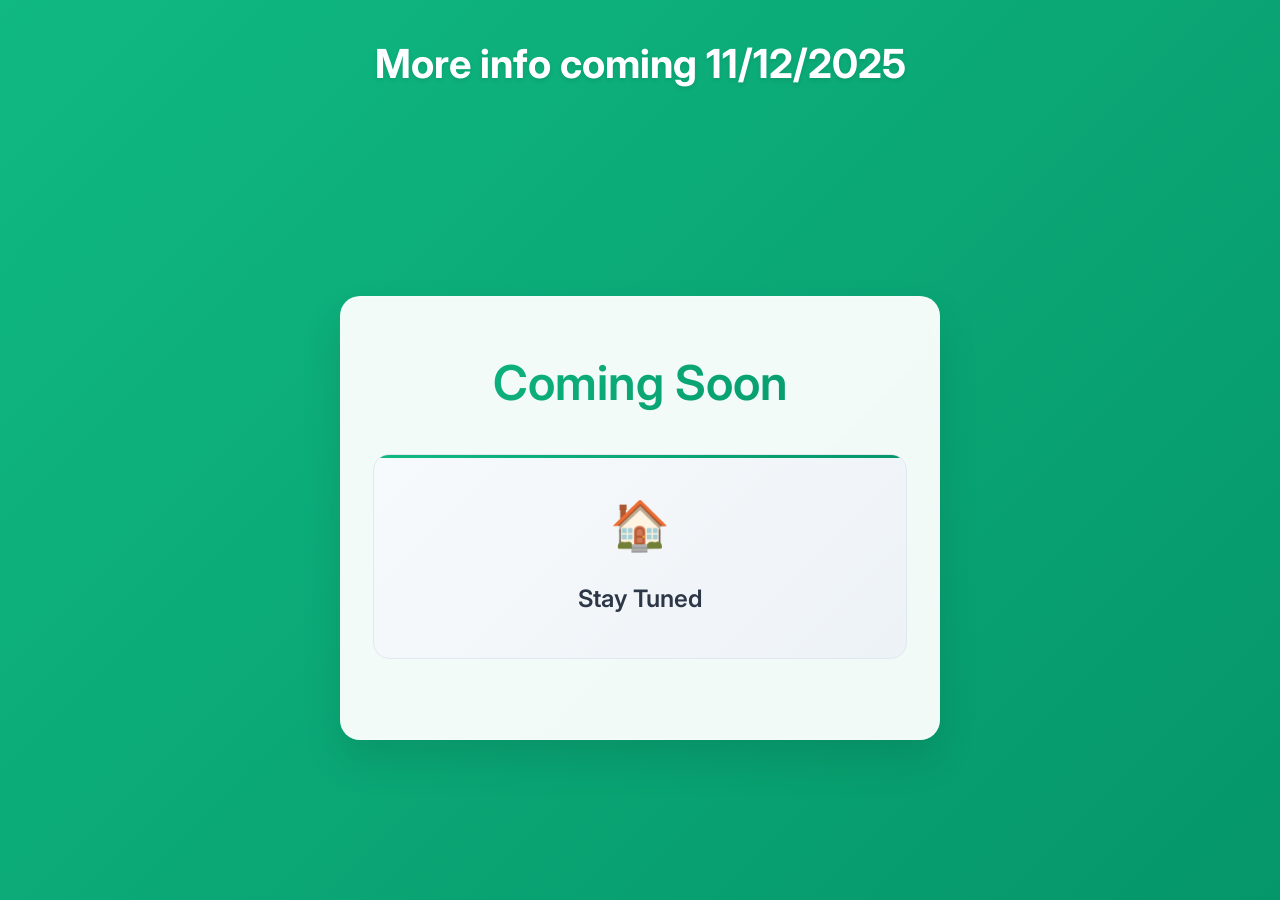
==== docs/index.html @ cebbb83e "Arranging" ====
<!DOCTYPE html>
<html lang="en">
<head>
    <meta charset="UTF-8">
    <meta name="viewport" content="width=device-width, initial-scale=1.0">
    <title>Tiny Home Construction Reviews</title>
    <link rel="stylesheet" href="styles.css">
    <link rel="preconnect" href="https://fonts.googleapis.com">
    <link rel="preconnect" href="https://fonts.gstatic.com" crossorigin>
    <link href="https://fonts.googleapis.com/css2?family=Inter:wght@300;400;500;600;700&display=swap" rel="stylesheet">
</head>
<body>
    <div class="container">
        <header class="header">
            <h1 class="logo">More info coming 11/12/2025</h1>
        </header>
        
        <main class="main-content">
            <div class="hero-section">
                <div class="hero-content">
                    <h2 class="hero-title">Coming Soon</h2>
                    <div class="announcement-card">
                        <div class="announcement-icon">
                            🏠
                        </div>
                        <h3 class="announcement-title">Stay Tuned</h3>
                    </div>
                    
                </div>
            </div>
        </main>
        
    </div>
</body>
</html>
---- docs/styles.css ----
/* Reset and base styles */
* {
    margin: 0;
    padding: 0;
    box-sizing: border-box;
}

body {
    font-family: 'Inter', -apple-system, BlinkMacSystemFont, 'Segoe UI', 'Roboto', sans-serif;
    line-height: 1.6;
    color: #333;
    background: linear-gradient(135deg, #10b981 0%, #059669 100%);
    min-height: 100vh;
}

/* Container */
.container {
    max-width: 1200px;
    margin: 0 auto;
    padding: 0 20px;
    min-height: 100vh;
    display: flex;
    flex-direction: column;
}

/* Header */
.header {
    padding: 2rem 0;
    text-align: center;
}

.logo {
    font-size: 2.5rem;
    font-weight: 700;
    color: white;
    text-shadow: 0 2px 4px rgba(0, 0, 0, 0.1);
    margin-bottom: 0.5rem;
}

/* Main content */
.main-content {
    flex: 1;
    display: flex;
    align-items: center;
    justify-content: center;
    padding: 2rem 0;
}

.hero-section {
    text-align: center;
    max-width: 600px;
    width: 100%;
}

.hero-content {
    background: rgba(255, 255, 255, 0.95);
    backdrop-filter: blur(10px);
    border-radius: 20px;
    padding: 3rem 2rem;
    box-shadow: 0 20px 40px rgba(0, 0, 0, 0.1);
    border: 1px solid rgba(255, 255, 255, 0.2);
}

.hero-title {
    font-size: 3rem;
    font-weight: 600;
    color: #2d3748;
    margin-bottom: 1rem;
    background: linear-gradient(135deg, #10b981, #059669);
    -webkit-background-clip: text;
    -webkit-text-fill-color: transparent;
    background-clip: text;
}

.hero-subtitle {
    font-size: 1.25rem;
    color: #718096;
    margin-bottom: 2.5rem;
    font-weight: 400;
}

/* Announcement card */
.announcement-card {
    background: linear-gradient(135deg, #f7fafc, #edf2f7);
    border-radius: 16px;
    padding: 2rem;
    margin: 2rem 0;
    border: 1px solid #e2e8f0;
    position: relative;
    overflow: hidden;
}

.announcement-card::before {
    content: '';
    position: absolute;
    top: 0;
    left: 0;
    right: 0;
    height: 3px;
    background: linear-gradient(90deg, #10b981, #059669);
}

.announcement-icon {
    font-size: 3rem;
    margin-bottom: 1rem;
    display: block;
}

.announcement-title {
    font-size: 1.5rem;
    font-weight: 600;
    color: #2d3748;
    margin-bottom: 0.5rem;
}

.announcement-text {
    font-size: 1.125rem;
    color: #4a5568;
    line-height: 1.6;
}

.announcement-text strong {
    color: #10b981;
    font-weight: 600;
}

/* Features preview */
.features-preview {
    display: flex;
    justify-content: space-around;
    margin-top: 2.5rem;
    gap: 1rem;
}

.feature {
    display: flex;
    flex-direction: column;
    align-items: center;
    gap: 0.5rem;
    flex: 1;
    padding: 1rem;
    border-radius: 12px;
    background: rgba(16, 185, 129, 0.05);
    border: 1px solid rgba(16, 185, 129, 0.1);
    transition: transform 0.2s ease, box-shadow 0.2s ease;
}

.feature:hover {
    transform: translateY(-2px);
    box-shadow: 0 4px 12px rgba(16, 185, 129, 0.15);
}

.feature-icon {
    font-size: 1.5rem;
}

.feature-text {
    font-size: 0.875rem;
    font-weight: 500;
    color: #4a5568;
    text-align: center;
}

/* Footer */
.footer {
    padding: 2rem 0;
    text-align: center;
    color: rgba(255, 255, 255, 0.8);
    font-size: 0.875rem;
}

/* Responsive design */
@media (max-width: 768px) {
    .logo {
        font-size: 2rem;
    }
    
    .hero-title {
        font-size: 2.5rem;
    }
    
    .hero-subtitle {
        font-size: 1.125rem;
    }
    
    .hero-content {
        padding: 2rem 1.5rem;
        margin: 0 1rem;
    }
    
    .announcement-card {
        padding: 1.5rem;
    }
    
    .features-preview {
        flex-direction: column;
        gap: 0.5rem;
    }
    
    .feature {
        flex-direction: row;
        justify-content: flex-start;
        text-align: left;
    }
}

@media (max-width: 480px) {
    .container {
        padding: 0 15px;
    }
    
    .logo {
        font-size: 1.75rem;
    }
    
    .hero-title {
        font-size: 2rem;
    }
    
    .hero-content {
        padding: 1.5rem 1rem;
    }
    
    .announcement-card {
        padding: 1.25rem;
    }
    
    .announcement-text {
        font-size: 1rem;
    }
}
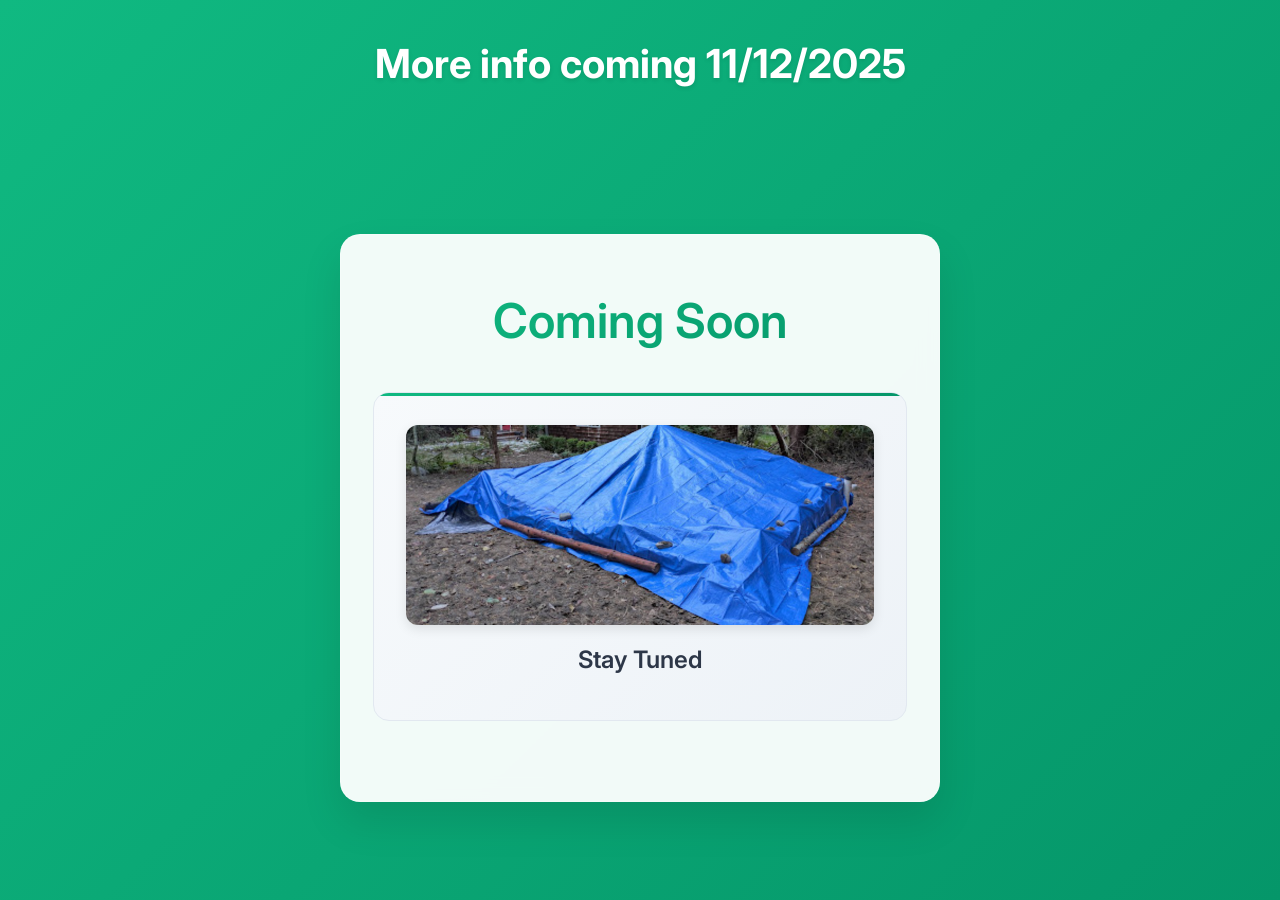
==== commit 59bbe748: "pic" ====
--- a/docs/index.html
+++ b/docs/index.html
@@ -3,7 +3,7 @@
 <head>
     <meta charset="UTF-8">
     <meta name="viewport" content="width=device-width, initial-scale=1.0">
-    <title>Tiny Home Construction Reviews</title>
+    <title>Coming Soon</title>
     <link rel="stylesheet" href="styles.css">
     <link rel="preconnect" href="https://fonts.googleapis.com">
     <link rel="preconnect" href="https://fonts.gstatic.com" crossorigin>
@@ -21,7 +21,7 @@
                     <h2 class="hero-title">Coming Soon</h2>
                     <div class="announcement-card">
                         <div class="announcement-icon">
-                            🏠
+                            <img src="tarp.png" alt="Tarp Icon" class="icon-image" />
                         </div>
                         <h3 class="announcement-title">Stay Tuned</h3>
                     </div>
--- a/docs/styles.css
+++ b/docs/styles.css
@@ -104,6 +104,16 @@
     font-size: 3rem;
     margin-bottom: 1rem;
     display: block;
+    width: 100%;
+    height: 200px;
+}
+
+.icon-image {
+    width: 100%;
+    height: 100%;
+    object-fit: cover;
+    border-radius: 12px;
+    box-shadow: 0 4px 12px rgba(0, 0, 0, 0.1);
 }
 
 .announcement-title {
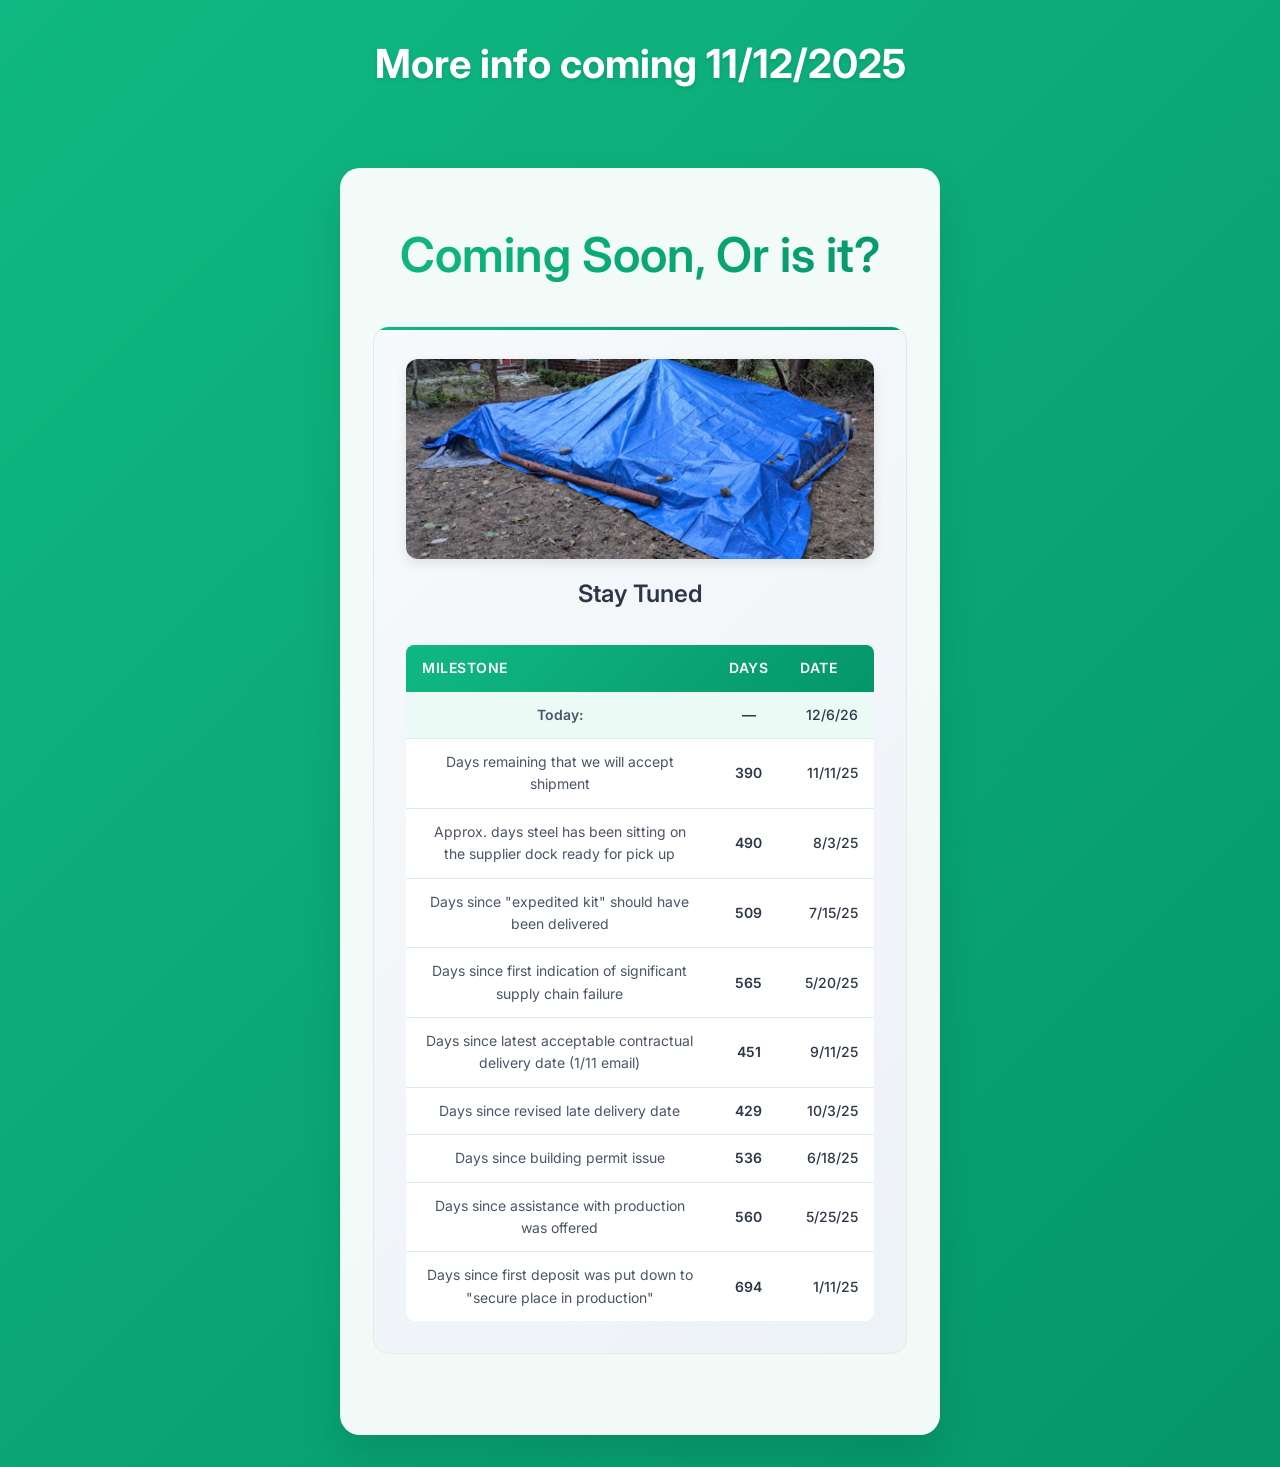
==== commit 7e5670b8: "Active dates added" ====
--- a/docs/index.html
+++ b/docs/index.html
@@ -18,12 +18,76 @@
         <main class="main-content">
             <div class="hero-section">
                 <div class="hero-content">
-                    <h2 class="hero-title">Coming Soon</h2>
+                    <h2 class="hero-title">Coming Soon, Or is it?</h2>
                     <div class="announcement-card">
                         <div class="announcement-icon">
                             <img src="tarp.png" alt="Tarp Icon" class="icon-image" />
                         </div>
                         <h3 class="announcement-title">Stay Tuned</h3>
+                        
+                        <div class="timeline-table">
+                            <table>
+                                <thead>
+                                    <tr>
+                                        <th>Milestone</th>
+                                        <th>Days</th>
+                                        <th>Date</th>
+                                    </tr>
+                                </thead>
+                                <tbody>
+                                    <tr class="today-row">
+                                        <td>Today:</td>
+                                        <td>—</td>
+                                        <td id="today-date"></td>
+                                    </tr>
+                                    <tr>
+                                        <td>Days remaining that we will accept shipment</td>
+                                        <td data-target-date="2025-11-11"></td>
+                                        <td>11/11/25</td>
+                                    </tr>
+                                    <tr>
+                                        <td>Approx. days steel has been sitting on the supplier dock ready for pick up</td>
+                                        <td data-target-date="2025-08-03"></td>
+                                        <td>8/3/25</td>
+                                    </tr>
+                                    <tr>
+                                        <td>Days since "expedited kit" should have been delivered</td>
+                                        <td data-target-date="2025-07-15"></td>
+                                        <td>7/15/25</td>
+                                    </tr>
+                                    <tr>
+                                        <td>Days since first indication of significant supply chain failure</td>
+                                        <td data-target-date="2025-05-20"></td>
+                                        <td>5/20/25</td>
+                                    </tr>
+                                    <tr>
+                                        <td>Days since latest acceptable contractual delivery date (1/11 email)</td>
+                                        <td data-target-date="2025-09-11"></td>
+                                        <td>9/11/25</td>
+                                    </tr>
+                                    <tr>
+                                        <td>Days since revised late delivery date</td>
+                                        <td data-target-date="2025-10-03"></td>
+                                        <td>10/3/25</td>
+                                    </tr>
+                                    <tr>
+                                        <td>Days since building permit issue</td>
+                                        <td data-target-date="2025-06-18"></td>
+                                        <td>6/18/25</td>
+                                    </tr>
+                                    <tr>
+                                        <td>Days since assistance with production was offered</td>
+                                        <td data-target-date="2025-05-25"></td>
+                                        <td>5/25/25</td>
+                                    </tr>
+                                    <tr>
+                                        <td>Days since first deposit was put down to "secure place in production"</td>
+                                        <td data-target-date="2025-01-11"></td>
+                                        <td>1/11/25</td>
+                                    </tr>
+                                </tbody>
+                            </table>
+                        </div>
                     </div>
                     
                 </div>
@@ -31,5 +95,49 @@
         </main>
         
     </div>
+    
+    <script>
+        // Function to format date as M/D/YY
+        function formatDate(date) {
+            const month = date.getMonth() + 1;
+            const day = date.getDate();
+            const year = String(date.getFullYear()).slice(-2);
+            return `${month}/${day}/${year}`;
+        }
+        
+        // Function to calculate days between two dates
+        function calculateDaysDifference(targetDate, today) {
+            const diffTime = today - targetDate;
+            const diffDays = Math.floor(diffTime / (1000 * 60 * 60 * 24));
+            return diffDays;
+        }
+        
+        // Update the page on load
+        document.addEventListener('DOMContentLoaded', function() {
+            // Get today's date
+            const today = new Date();
+            today.setHours(0, 0, 0, 0); // Reset time to midnight for accurate day calculation
+            
+            // Update today's date display
+            const todayElement = document.getElementById('today-date');
+            if (todayElement) {
+                todayElement.textContent = formatDate(today);
+            }
+            
+            // Update all day count cells
+            const dayCells = document.querySelectorAll('td[data-target-date]');
+            dayCells.forEach(cell => {
+                const targetDateStr = cell.getAttribute('data-target-date');
+                const targetDate = new Date(targetDateStr);
+                targetDate.setHours(0, 0, 0, 0);
+                
+                const daysDiff = calculateDaysDifference(targetDate, today);
+                
+                // For dates in the future (like acceptance deadline), show negative
+                // For dates in the past (like "days since"), show positive
+                cell.textContent = daysDiff;
+            });
+        });
+    </script>
 </body>
 </html>
--- a/docs/styles.css
+++ b/docs/styles.css
@@ -132,6 +132,74 @@
 .announcement-text strong {
     color: #10b981;
     font-weight: 600;
+}
+
+/* Timeline table */
+.timeline-table {
+    margin-top: 2rem;
+    overflow-x: auto;
+}
+
+.timeline-table table {
+    width: 100%;
+    border-collapse: collapse;
+    font-size: 0.875rem;
+    background: white;
+    border-radius: 8px;
+    overflow: hidden;
+    box-shadow: 0 2px 8px rgba(0, 0, 0, 0.05);
+}
+
+.timeline-table thead {
+    background: linear-gradient(135deg, #10b981, #059669);
+    color: white;
+}
+
+.timeline-table th {
+    padding: 0.75rem 1rem;
+    text-align: left;
+    font-weight: 600;
+    font-size: 0.875rem;
+    text-transform: uppercase;
+    letter-spacing: 0.5px;
+}
+
+.timeline-table td {
+    padding: 0.75rem 1rem;
+    border-bottom: 1px solid #e2e8f0;
+    color: #4a5568;
+}
+
+.timeline-table tbody tr:last-child td {
+    border-bottom: none;
+}
+
+.timeline-table tbody tr:hover {
+    background-color: rgba(16, 185, 129, 0.03);
+}
+
+.timeline-table .today-row {
+    background-color: rgba(16, 185, 129, 0.08);
+    font-weight: 600;
+}
+
+.timeline-table .today-row:hover {
+    background-color: rgba(16, 185, 129, 0.12);
+}
+
+.timeline-table td:nth-child(2) {
+    text-align: center;
+    font-weight: 600;
+    color: #2d3748;
+    min-width: 60px;
+}
+
+.timeline-table td:nth-child(3) {
+    text-align: right;
+    font-weight: 500;
+    color: #2d3748;
+    white-space: nowrap;
+    min-width: 90px;
 }
 
 /* Features preview */
@@ -202,6 +270,23 @@
         padding: 1.5rem;
     }
     
+    .timeline-table {
+        margin-top: 1.5rem;
+    }
+    
+    .timeline-table table {
+        font-size: 0.8rem;
+    }
+    
+    .timeline-table th,
+    .timeline-table td {
+        padding: 0.6rem 0.75rem;
+    }
+    
+    .timeline-table td:first-child {
+        font-size: 0.75rem;
+    }
+    
     .features-preview {
         flex-direction: column;
         gap: 0.5rem;
@@ -238,4 +323,21 @@
     .announcement-text {
         font-size: 1rem;
     }
+    
+    .timeline-table table {
+        font-size: 0.75rem;
+    }
+    
+    .timeline-table th {
+        font-size: 0.7rem;
+        padding: 0.5rem;
+    }
+    
+    .timeline-table td {
+        padding: 0.5rem;
+    }
+    
+    .timeline-table td:first-child {
+        font-size: 0.7rem;
+    }
 }
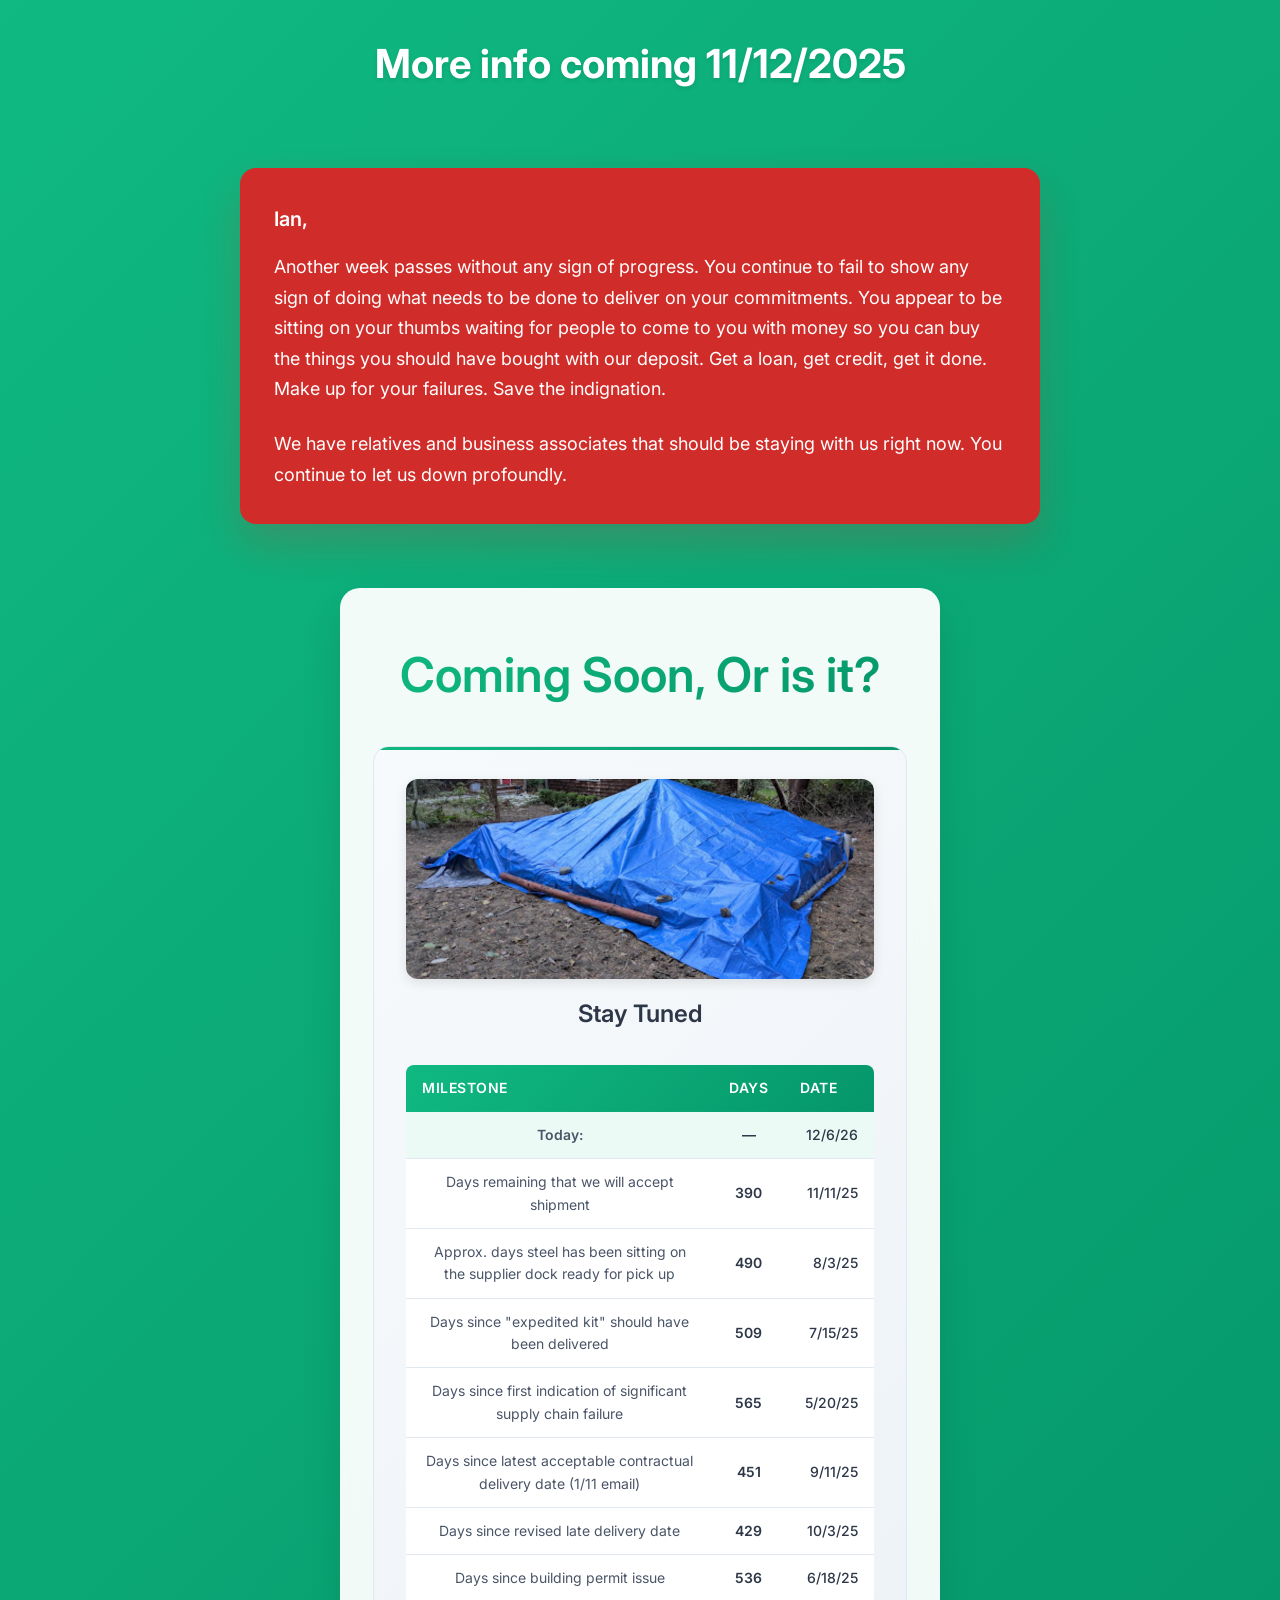
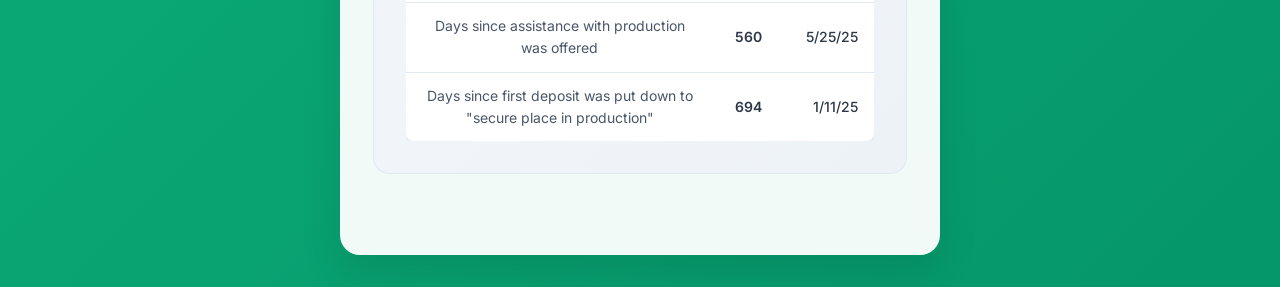
==== commit 3354f413: "direct message" ====
--- a/docs/index.html
+++ b/docs/index.html
@@ -15,6 +15,16 @@
             <h1 class="logo">More info coming 11/12/2025</h1>
         </header>
         
+        <div class="special-announcement">
+            <div class="announcement-content">
+                <p>Ian,</p>
+                
+                <p>Another week passes without any sign of progress. You continue to fail to show any sign of doing what needs to be done to deliver on your commitments. You appear to be sitting on your thumbs waiting for people to come to you with money so you can buy the things you should have bought with our deposit. Get a loan, get credit, get it done. Make up for your failures. Save the indignation.</p>
+                
+                <p>We have relatives and business associates that should be staying with us right now. You continue to let us down profoundly.</p>
+            </div>
+        </div>
+
         <main class="main-content">
             <div class="hero-section">
                 <div class="hero-content">
@@ -139,5 +149,19 @@
             });
         });
     </script>
+
+<!-- Default Statcounter code for Tiny Home Info https://yesmadnohomes.casa/ -->
+<script type="text/javascript">
+var sc_project=13177108; 
+var sc_invisible=1; 
+var sc_security="66c3f207"; 
+</script>
+<script type="text/javascript"
+src="https://www.statcounter.com/counter/counter.js" async></script>
+<noscript><div class="statcounter"><a title="Web Analytics"
+href="https://statcounter.com/" target="_blank"><img class="statcounter"
+src="https://c.statcounter.com/13177108/0/66c3f207/1/" alt="Web Analytics"
+referrerPolicy="no-referrer-when-downgrade"></a></div></noscript>
+<!-- End of Statcounter Code -->    
 </body>
 </html>
--- a/docs/styles.css
+++ b/docs/styles.css
@@ -35,6 +35,41 @@
     color: white;
     text-shadow: 0 2px 4px rgba(0, 0, 0, 0.1);
     margin-bottom: 0.5rem;
+}
+
+/* Special Announcement */
+.special-announcement {
+    margin: 2rem 0;
+    padding: 0 20px;
+}
+
+.announcement-content {
+    background: rgba(220, 38, 38, 0.95);
+    backdrop-filter: blur(10px);
+    border-radius: 16px;
+    padding: 2rem;
+    box-shadow: 0 20px 40px rgba(220, 38, 38, 0.2);
+    border: 2px solid rgba(220, 38, 38, 0.3);
+    color: white;
+    max-width: 800px;
+    margin: 0 auto;
+}
+
+.announcement-content p {
+    margin-bottom: 1.5rem;
+    font-size: 1.125rem;
+    line-height: 1.7;
+    font-weight: 400;
+}
+
+.announcement-content p:first-child {
+    font-weight: 600;
+    font-size: 1.25rem;
+    margin-bottom: 1rem;
+}
+
+.announcement-content p:last-child {
+    margin-bottom: 0;
 }
 
 /* Main content */
@@ -270,6 +305,19 @@
         padding: 1.5rem;
     }
     
+    .announcement-content {
+        padding: 1.5rem;
+        margin: 0 1rem;
+    }
+    
+    .announcement-content p {
+        font-size: 1rem;
+    }
+    
+    .announcement-content p:first-child {
+        font-size: 1.125rem;
+    }
+    
     .timeline-table {
         margin-top: 1.5rem;
     }
@@ -324,6 +372,19 @@
         font-size: 1rem;
     }
     
+    .announcement-content {
+        padding: 1.25rem;
+    }
+    
+    .announcement-content p {
+        font-size: 0.95rem;
+        line-height: 1.6;
+    }
+    
+    .announcement-content p:first-child {
+        font-size: 1rem;
+    }
+    
     .timeline-table table {
         font-size: 0.75rem;
     }
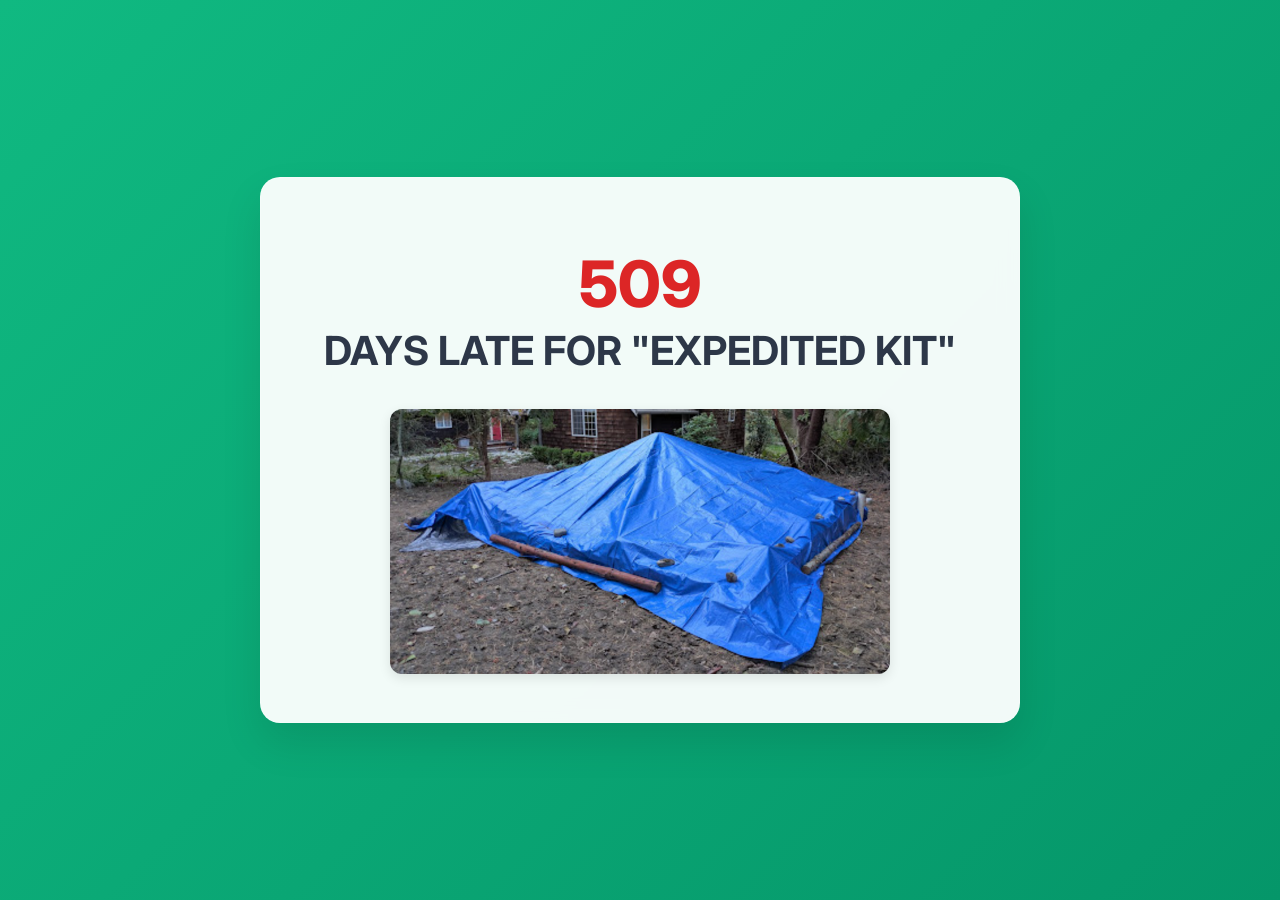
==== commit a3f3a2d0: "..." ====
--- a/docs/index.html
+++ b/docs/index.html
@@ -11,95 +11,21 @@
 </head>
 <body>
     <div class="container">
-        <header class="header">
+        <!-- <header class="header">
             <h1 class="logo">More info coming 11/12/2025</h1>
-        </header>
-        
-        <div class="special-announcement">
-            <div class="announcement-content">
-                <p>Ian,</p>
-                
-                <p>Another week passes without any sign of progress. You continue to fail to show any sign of doing what needs to be done to deliver on your commitments. You appear to be sitting on your thumbs waiting for people to come to you with money so you can buy the things you should have bought with our deposit. Get a loan, get credit, get it done. Make up for your failures. Save the indignation.</p>
-                
-                <p>We have relatives and business associates that should be staying with us right now. You continue to let us down profoundly.</p>
-            </div>
-        </div>
+        </header> -->
 
         <main class="main-content">
             <div class="hero-section">
                 <div class="hero-content">
-                    <h2 class="hero-title">Coming Soon, Or is it?</h2>
-                    <div class="announcement-card">
-                        <div class="announcement-icon">
-                            <img src="tarp.png" alt="Tarp Icon" class="icon-image" />
-                        </div>
-                        <h3 class="announcement-title">Stay Tuned</h3>
-                        
-                        <div class="timeline-table">
-                            <table>
-                                <thead>
-                                    <tr>
-                                        <th>Milestone</th>
-                                        <th>Days</th>
-                                        <th>Date</th>
-                                    </tr>
-                                </thead>
-                                <tbody>
-                                    <tr class="today-row">
-                                        <td>Today:</td>
-                                        <td>—</td>
-                                        <td id="today-date"></td>
-                                    </tr>
-                                    <tr>
-                                        <td>Days remaining that we will accept shipment</td>
-                                        <td data-target-date="2025-11-11"></td>
-                                        <td>11/11/25</td>
-                                    </tr>
-                                    <tr>
-                                        <td>Approx. days steel has been sitting on the supplier dock ready for pick up</td>
-                                        <td data-target-date="2025-08-03"></td>
-                                        <td>8/3/25</td>
-                                    </tr>
-                                    <tr>
-                                        <td>Days since "expedited kit" should have been delivered</td>
-                                        <td data-target-date="2025-07-15"></td>
-                                        <td>7/15/25</td>
-                                    </tr>
-                                    <tr>
-                                        <td>Days since first indication of significant supply chain failure</td>
-                                        <td data-target-date="2025-05-20"></td>
-                                        <td>5/20/25</td>
-                                    </tr>
-                                    <tr>
-                                        <td>Days since latest acceptable contractual delivery date (1/11 email)</td>
-                                        <td data-target-date="2025-09-11"></td>
-                                        <td>9/11/25</td>
-                                    </tr>
-                                    <tr>
-                                        <td>Days since revised late delivery date</td>
-                                        <td data-target-date="2025-10-03"></td>
-                                        <td>10/3/25</td>
-                                    </tr>
-                                    <tr>
-                                        <td>Days since building permit issue</td>
-                                        <td data-target-date="2025-06-18"></td>
-                                        <td>6/18/25</td>
-                                    </tr>
-                                    <tr>
-                                        <td>Days since assistance with production was offered</td>
-                                        <td data-target-date="2025-05-25"></td>
-                                        <td>5/25/25</td>
-                                    </tr>
-                                    <tr>
-                                        <td>Days since first deposit was put down to "secure place in production"</td>
-                                        <td data-target-date="2025-01-11"></td>
-                                        <td>1/11/25</td>
-                                    </tr>
-                                </tbody>
-                            </table>
-                        </div>
-                    </div>
-                    
+                    <h2 class="hero-title">
+                        <span class="timeline-calcs">
+                            <span data-target-date="2025-07-15">0</span>
+                        </span>
+                        DAYS LATE FOR "EXPEDITED KIT"
+                    </h2>
+                    <img src="tarp.png" alt="Tarp Icon" class="icon-image" />
+            
                 </div>
             </div>
         </main>
@@ -134,18 +60,16 @@
                 todayElement.textContent = formatDate(today);
             }
             
-            // Update all day count cells
-            const dayCells = document.querySelectorAll('td[data-target-date]');
-            dayCells.forEach(cell => {
-                const targetDateStr = cell.getAttribute('data-target-date');
+            // Update all day count spans (in headings and other places)
+            const daySpans = document.querySelectorAll('span[data-target-date]');
+            daySpans.forEach(span => {
+                const targetDateStr = span.getAttribute('data-target-date');
                 const targetDate = new Date(targetDateStr);
                 targetDate.setHours(0, 0, 0, 0);
                 
                 const daysDiff = calculateDaysDifference(targetDate, today);
                 
-                // For dates in the future (like acceptance deadline), show negative
-                // For dates in the past (like "days since"), show positive
-                cell.textContent = daysDiff;
+                span.textContent = daysDiff;
             });
         });
     </script>
--- a/docs/styles.css
+++ b/docs/styles.css
@@ -15,61 +15,12 @@
 
 /* Container */
 .container {
-    max-width: 1200px;
+    max-width: 800px;
     margin: 0 auto;
     padding: 0 20px;
     min-height: 100vh;
     display: flex;
     flex-direction: column;
-}
-
-/* Header */
-.header {
-    padding: 2rem 0;
-    text-align: center;
-}
-
-.logo {
-    font-size: 2.5rem;
-    font-weight: 700;
-    color: white;
-    text-shadow: 0 2px 4px rgba(0, 0, 0, 0.1);
-    margin-bottom: 0.5rem;
-}
-
-/* Special Announcement */
-.special-announcement {
-    margin: 2rem 0;
-    padding: 0 20px;
-}
-
-.announcement-content {
-    background: rgba(220, 38, 38, 0.95);
-    backdrop-filter: blur(10px);
-    border-radius: 16px;
-    padding: 2rem;
-    box-shadow: 0 20px 40px rgba(220, 38, 38, 0.2);
-    border: 2px solid rgba(220, 38, 38, 0.3);
-    color: white;
-    max-width: 800px;
-    margin: 0 auto;
-}
-
-.announcement-content p {
-    margin-bottom: 1.5rem;
-    font-size: 1.125rem;
-    line-height: 1.7;
-    font-weight: 400;
-}
-
-.announcement-content p:first-child {
-    font-weight: 600;
-    font-size: 1.25rem;
-    margin-bottom: 1rem;
-}
-
-.announcement-content p:last-child {
-    margin-bottom: 0;
 }
 
 /* Main content */
@@ -83,7 +34,6 @@
 
 .hero-section {
     text-align: center;
-    max-width: 600px;
     width: 100%;
 }
 
@@ -97,253 +47,53 @@
 }
 
 .hero-title {
-    font-size: 3rem;
-    font-weight: 600;
+    font-size: 2.5rem;
+    font-weight: 700;
     color: #2d3748;
-    margin-bottom: 1rem;
-    background: linear-gradient(135deg, #10b981, #059669);
-    -webkit-background-clip: text;
-    -webkit-text-fill-color: transparent;
-    background-clip: text;
+    margin-bottom: 2rem;
+    line-height: 1.3;
 }
 
-.hero-subtitle {
-    font-size: 1.25rem;
-    color: #718096;
-    margin-bottom: 2.5rem;
-    font-weight: 400;
+.timeline-calcs {
+    display: block;
+    font-size: 4rem;
+    font-weight: 800;
+    color: #dc2626;
+    margin-top: 1rem;
 }
 
 /* Announcement card */
 .announcement-card {
-    background: linear-gradient(135deg, #f7fafc, #edf2f7);
-    border-radius: 16px;
-    padding: 2rem;
-    margin: 2rem 0;
-    border: 1px solid #e2e8f0;
-    position: relative;
-    overflow: hidden;
-}
-
-.announcement-card::before {
-    content: '';
-    position: absolute;
-    top: 0;
-    left: 0;
-    right: 0;
-    height: 3px;
-    background: linear-gradient(90deg, #10b981, #059669);
+    margin-top: 2rem;
 }
 
 .announcement-icon {
-    font-size: 3rem;
-    margin-bottom: 1rem;
     display: block;
     width: 100%;
-    height: 200px;
 }
 
 .icon-image {
     width: 100%;
-    height: 100%;
-    object-fit: cover;
+    height: auto;
+    max-width: 500px;
+    margin: 0 auto;
+    display: block;
     border-radius: 12px;
     box-shadow: 0 4px 12px rgba(0, 0, 0, 0.1);
 }
 
-.announcement-title {
-    font-size: 1.5rem;
-    font-weight: 600;
-    color: #2d3748;
-    margin-bottom: 0.5rem;
-}
-
-.announcement-text {
-    font-size: 1.125rem;
-    color: #4a5568;
-    line-height: 1.6;
-}
-
-.announcement-text strong {
-    color: #10b981;
-    font-weight: 600;
-}
-
-/* Timeline table */
-.timeline-table {
-    margin-top: 2rem;
-    overflow-x: auto;
-}
-
-.timeline-table table {
-    width: 100%;
-    border-collapse: collapse;
-    font-size: 0.875rem;
-    background: white;
-    border-radius: 8px;
-    overflow: hidden;
-    box-shadow: 0 2px 8px rgba(0, 0, 0, 0.05);
-}
-
-.timeline-table thead {
-    background: linear-gradient(135deg, #10b981, #059669);
-    color: white;
-}
-
-.timeline-table th {
-    padding: 0.75rem 1rem;
-    text-align: left;
-    font-weight: 600;
-    font-size: 0.875rem;
-    text-transform: uppercase;
-    letter-spacing: 0.5px;
-}
-
-.timeline-table td {
-    padding: 0.75rem 1rem;
-    border-bottom: 1px solid #e2e8f0;
-    color: #4a5568;
-}
-
-.timeline-table tbody tr:last-child td {
-    border-bottom: none;
-}
-
-.timeline-table tbody tr:hover {
-    background-color: rgba(16, 185, 129, 0.03);
-}
-
-.timeline-table .today-row {
-    background-color: rgba(16, 185, 129, 0.08);
-    font-weight: 600;
-}
-
-.timeline-table .today-row:hover {
-    background-color: rgba(16, 185, 129, 0.12);
-}
-
-.timeline-table td:nth-child(2) {
-    text-align: center;
-    font-weight: 600;
-    color: #2d3748;
-    min-width: 60px;
-}
-
-.timeline-table td:nth-child(3) {
-    text-align: right;
-    font-weight: 500;
-    color: #2d3748;
-    white-space: nowrap;
-    min-width: 90px;
-}
-
-/* Features preview */
-.features-preview {
-    display: flex;
-    justify-content: space-around;
-    margin-top: 2.5rem;
-    gap: 1rem;
-}
-
-.feature {
-    display: flex;
-    flex-direction: column;
-    align-items: center;
-    gap: 0.5rem;
-    flex: 1;
-    padding: 1rem;
-    border-radius: 12px;
-    background: rgba(16, 185, 129, 0.05);
-    border: 1px solid rgba(16, 185, 129, 0.1);
-    transition: transform 0.2s ease, box-shadow 0.2s ease;
-}
-
-.feature:hover {
-    transform: translateY(-2px);
-    box-shadow: 0 4px 12px rgba(16, 185, 129, 0.15);
-}
-
-.feature-icon {
-    font-size: 1.5rem;
-}
-
-.feature-text {
-    font-size: 0.875rem;
-    font-weight: 500;
-    color: #4a5568;
-    text-align: center;
-}
-
-/* Footer */
-.footer {
-    padding: 2rem 0;
-    text-align: center;
-    color: rgba(255, 255, 255, 0.8);
-    font-size: 0.875rem;
-}
-
 /* Responsive design */
 @media (max-width: 768px) {
-    .logo {
+    .hero-title {
         font-size: 2rem;
     }
     
-    .hero-title {
-        font-size: 2.5rem;
-    }
-    
-    .hero-subtitle {
-        font-size: 1.125rem;
+    .timeline-calcs {
+        font-size: 3rem;
     }
     
     .hero-content {
         padding: 2rem 1.5rem;
-        margin: 0 1rem;
-    }
-    
-    .announcement-card {
-        padding: 1.5rem;
-    }
-    
-    .announcement-content {
-        padding: 1.5rem;
-        margin: 0 1rem;
-    }
-    
-    .announcement-content p {
-        font-size: 1rem;
-    }
-    
-    .announcement-content p:first-child {
-        font-size: 1.125rem;
-    }
-    
-    .timeline-table {
-        margin-top: 1.5rem;
-    }
-    
-    .timeline-table table {
-        font-size: 0.8rem;
-    }
-    
-    .timeline-table th,
-    .timeline-table td {
-        padding: 0.6rem 0.75rem;
-    }
-    
-    .timeline-table td:first-child {
-        font-size: 0.75rem;
-    }
-    
-    .features-preview {
-        flex-direction: column;
-        gap: 0.5rem;
-    }
-    
-    .feature {
-        flex-direction: row;
-        justify-content: flex-start;
-        text-align: left;
     }
 }
 
@@ -352,53 +102,19 @@
         padding: 0 15px;
     }
     
-    .logo {
-        font-size: 1.75rem;
+    .hero-title {
+        font-size: 1.5rem;
     }
     
-    .hero-title {
-        font-size: 2rem;
+    .timeline-calcs {
+        font-size: 2.5rem;
     }
     
     .hero-content {
         padding: 1.5rem 1rem;
     }
     
-    .announcement-card {
-        padding: 1.25rem;
-    }
-    
-    .announcement-text {
-        font-size: 1rem;
-    }
-    
-    .announcement-content {
-        padding: 1.25rem;
-    }
-    
-    .announcement-content p {
-        font-size: 0.95rem;
-        line-height: 1.6;
-    }
-    
-    .announcement-content p:first-child {
-        font-size: 1rem;
-    }
-    
-    .timeline-table table {
-        font-size: 0.75rem;
-    }
-    
-    .timeline-table th {
-        font-size: 0.7rem;
-        padding: 0.5rem;
-    }
-    
-    .timeline-table td {
-        padding: 0.5rem;
-    }
-    
-    .timeline-table td:first-child {
-        font-size: 0.7rem;
+    .icon-image {
+        border-radius: 8px;
     }
 }
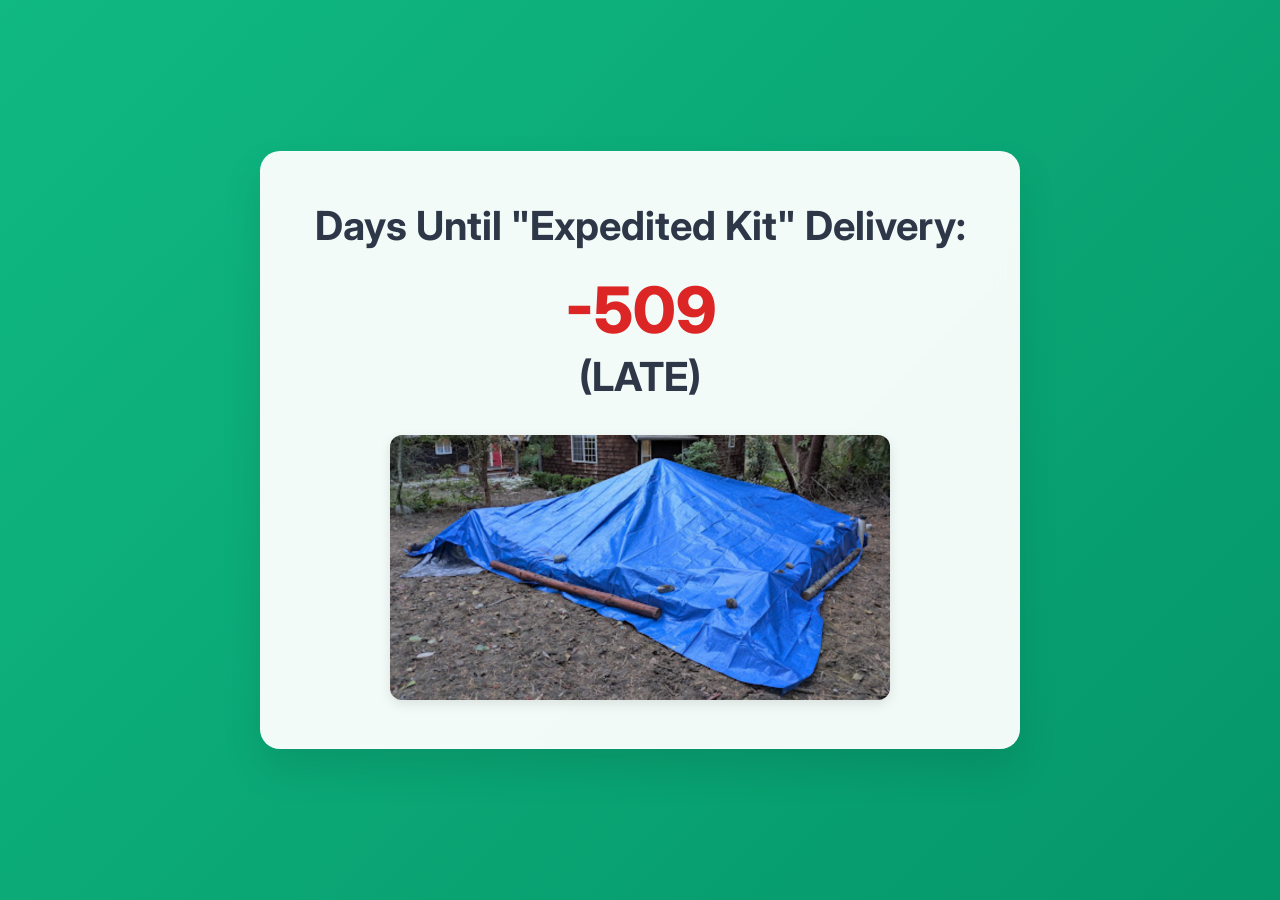
==== commit b42cff2b: "..." ====
--- a/docs/index.html
+++ b/docs/index.html
@@ -12,19 +12,22 @@
 <body>
     <div class="container">
         <!-- <header class="header">
-            <h1 class="logo">More info coming 11/12/2025</h1>
+            <h1 class="logo">Coming Soon!</h1>
         </header> -->
 
         <main class="main-content">
             <div class="hero-section">
+
                 <div class="hero-content">
                     <h2 class="hero-title">
+                        Days Until "Expedited Kit" Delivery:                        
                         <span class="timeline-calcs">
                             <span data-target-date="2025-07-15">0</span>
                         </span>
-                        DAYS LATE FOR "EXPEDITED KIT"
+                        (LATE)
                     </h2>
-                    <img src="tarp.png" alt="Tarp Icon" class="icon-image" />
+                    
+                    <img src="tarp.png" alt="Unfinished NOMAD Micro Homes Inc. Foundation" class="icon-image" />
             
                 </div>
             </div>
@@ -69,7 +72,8 @@
                 
                 const daysDiff = calculateDaysDifference(targetDate, today);
                 
-                span.textContent = daysDiff;
+                // Show negative sign when after the target date (positive daysDiff means we're past the date)
+                span.textContent = daysDiff > 0 ? -daysDiff : daysDiff;
             });
         });
     </script>
